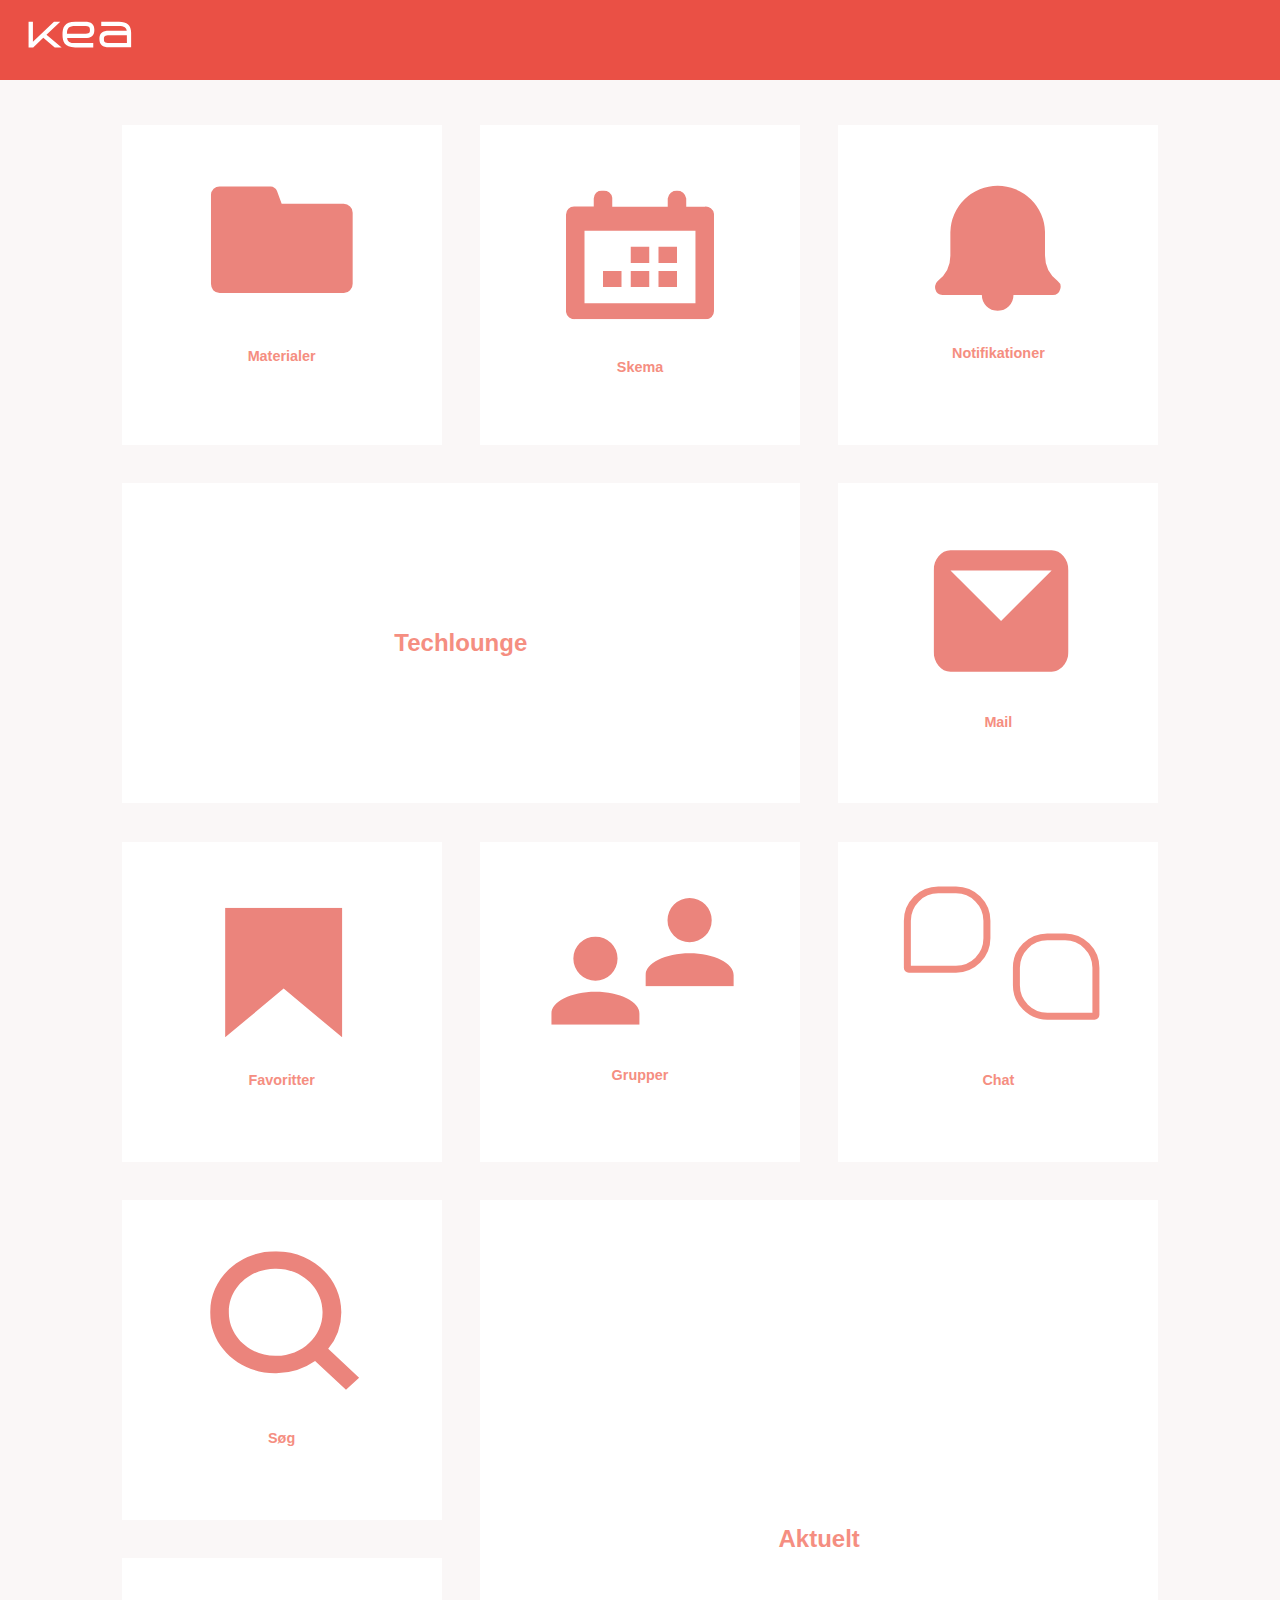
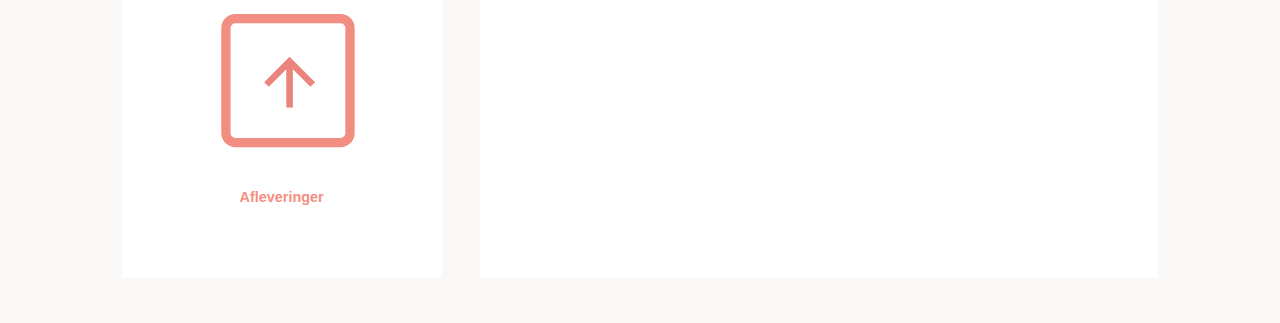
==== index.html @ 69efab67 "skema 12.44" ====
<!DOCTYPE html>
<html lang="da">

<head>
    <meta charset="utf-8">
    <meta name="robots" content="noindex">
    <meta name="viewport" content="width=device-width, initial-scale=1.0">
    <title>web_prototype_forside</title>
    <link rel="stylesheet" href="style.css">
</head>

<body>
    <main>

        <header>
            <div class="hh">
                <a href="index.html#forside">
                    <img src="kealogo-01.svg" title="logo" alt="logo"></a>
                <div id="menuknap">☰</div>
            </div>
        </header>

        <nav>
            <ul id="menu" class="hidden">
                <div id="menuknapluk">X</div>
                <div class="logocol">
                    <li><a href="index.html#forside">
                            <img src="kealogo-01.svg" title="logo" alt="logo"></a></li>
                </div>
                <div class="log">
                    <li><a href="index.html#aktuelt">
                            <h3>Aktuelt</h3>
                        </a></li>
                    <li><a href="skema.html#skema">
                            <h3>Skema</h3>
                        </a></li>
                    <li><a href="aflevering.html#afleveringer">
                            <h3>Afleveringer</h3>
                        </a></li>
                    <li><a href="index.html#materialer">
                            <h3>Materialer</h3>
                        </a></li>
                    <li><a href="index.html#chat">
                            <h3>Chat</h3>
                        </a></li>
                    <li><a href="index.html#indstillinger">
                            <h3>Indstillinger</h3>
                        </a></li>
                </div>
                <div class="logud">
                    <li><a href="login.html">
                            <h5>Log ud</h5>
                        </a></li>
                </div>
            </ul>
        </nav>

        <section id="forside">
            <div class="sectionwrapper">
                <div class="col">
                    <a href="index.html">
                        <img src="materialer.svg">
                        <h3>Materialer</h3>
                    </a>
                </div>
                <div class="col">
                    <a href="skema.html">
                        <img src="skema.svg" title="" alt="skema">
                        <h3>Skema</h3>
                    </a>

                </div>
                <div class="col">
                    <a href="index.html">
                        <img src="notifikationer.svg" title="notifikationer" alt="notifikationer">
                        <h3>Notifikationer</h3>
                    </a>

                </div>
                <div class="techlounge">
                    <a href="index.html" title="techlounge" alt="techlounge">
                        <h4>Techlounge</h4>
                    </a>
                </div>
                <div class="col">
                    <a href="index.html">
                        <img src="mail.svg" title="mail" alt="mail">
                        <h3>Mail</h3>
                    </a>

                </div>
                <div class="col">
                    <a href="index.html">
                        <img src="favoritter.svg" title="favoritter" alt="favoritter">
                        <h3>Favoritter</h3>
                    </a>

                </div>
                <div class="col">
                    <a href="index.html">
                        <img src="grupper.svg" title="grupper" alt="grupper">
                        <h3>Grupper</h3>
                    </a>

                </div>
                <div class="col">
                    <a href="index.html">
                        <img src="chat.svg" title="chat" alt="chat">
                        <h3>Chat</h3>
                    </a>

                </div>
                <div class="colbox">

                    <div class="col">
                        <a href="index.html">
                            <img src="sog.svg" title="søg" alt="sog">
                            <h3>Søg</h3>
                        </a>

                    </div>
                    <div class="col">
                        <a href="aflevering.html">
                            <img src="afleveringer.svg" title="aflevering" alt="aflevering">
                            <h3>Afleveringer</h3>
                        </a>
                    </div>
                </div>
                <div class="aktuelt">
                    <a href="index.html" alt="aktuelt">
                        <h4>Aktuelt</h4>
                    </a>
                </div>
            </div>
        </section>

        <footer>
        </footer>

        <script src="script.js"></script>
    </main>
</body>

</html>
---- style.css ----
html {
    background-color: #FAF7F7;
}

body {
    margin: 0;
}

main {
    width: 100vw;
    margin-left: auto;
    margin-right: auto;

}

img {
    width: 100%;
}

* {
    box-sizing: border-box;
}

a:link {
    text-decoration: none;
}

p {
    font-family: sans-serif;
    color: #EA5045;
    font-size: 0.8rem;
    padding: 0vw 1vw;
    text-align: center;
}

h1 {
    font-family: sans-serif;
    color: #FFFFFF;
    font-size: 0.7rem;
    padding: 1vw 1vw;
    text-align: center;
}


h2 {
    font-family: sans-serif;
    color: #EA5045;
    font-size: 0.7rem;
    padding: 0.5vw 1vw;
    text-align: center;
}


h3 {
    font-family: sans-serif;
    color: #F58E81;
    font-size: 0.9rem;
    margin: -2vw -2vw;
}


h4 {
    font-family: sans-serif;
    color: #F58E81;
    font-size: 1.5rem;
    text-align: center;
}

h5 {
    font-family: sans-serif;
    color: #FFFFFF;
    font-size: 1rem;
    text-align: center;
    padding: 2vw;
}


/*LOGIN LOGO*/

#login .logobag {
    width: 100vw;
    height: 40vw;
    background-color: #EA5045;
    background-size: cover;
    margin: 0 auto;
}

#login .logo {
    background-image: url(kealogo-01.svg);
    background-color: #EA5045;
    width: 40vw;
    height: 15vw;
    margin: 10vw 30vw;
}

/*LOGIN FORSIDE*/

#login .sectionwrapper {
    display: flex;
    flex-wrap: wrap;
    flex-direction: column;
    align-items: center;
}

#login .coltop {
    display: flex;
    flex-wrap: wrap;
    flex-direction: column;
    position: absolute;
    top: 50vw;
}

#login .user,
.password {}

#login .continue {}

#login .fblogin {
    width: 50vw;
    background-color: #FFFFFF;
    margin: 1.5vw 0vw;
    border: 2px solid #EA5045;
    border-radius: 50px;
    height: 8vw;
    position: absolute;
    top: 100vw;
}

/*user password*/

input[type=text] {
    width: 100%;
    background-color: #FFFFFF;
    margin: 1.5vw 0vw;
    padding: 0vw;
    border-radius: 50px;
    height: 8vw;
    width: 50vw;
    font-family: sans-serif;
    color: #EA5045;
    padding: 2vw;
}

input[type=password] {
    width: 100%;
    background-color: #FFFFFF;
    margin: 1.5vw 0vw;
    border-radius: 50px;
    height: 8vw;
    width: 50vw;
    font-family: sans-serif;
    color: #EA5045;
    padding: 2vw;
}

/*continue*/

input[type=submit] {
    width: 100%;
    background-color: #EA5045;
    margin: 1.5vw 0vw;
    border-radius: 50px;
    height: 8vw;
    font-family: sans-serif;
    text-align: center;
    position: absolute;
    top: 40vw;
    color: #FFFFFF;
    font-size: 0.7rem;
}

/*index*/

#forside .sectionwrapper {
    background-color: #FAF7F7;
    display: flex;
    flex-wrap: wrap;
    justify-content: center;
    margin: 2vw 0vw;
}

#forside .colbox {
    background-color: #FAF7F7;
    display: flex;
    flex-wrap: wrap;
    flex-direction: column;
}


#forside .col {
    background-color: #FFFFFF;
    margin: 1.5vw;
    height: 25vw;
    width: 25vw;
    justify-content: center;
    align-items: center;
}

#forside a {
    display: flex;
    flex-direction: column;
    align-items: center;
    text-align: center;
}


#forside img {
    width: 80%;
}

#forside .techlounge {
    background-color: #FFFFFF;
    display: flex;
    flex-wrap: wrap;
    margin: 1.5vw;
    height: 25vw;
    width: 53vw;
    justify-content: center;
    align-items: center;
}

#forside .aktuelt {
    background-color: #FFFFFF;
    display: flex;
    flex-wrap: wrap;
    margin: 1.5vw;
    height: 53vw;
    width: 53vw;
    justify-content: center;
    align-items: center;
}


/*Header*/


header img {
    width: 40%;
    margin: 1vw;
}

/*Burgermenu*/

header {
    background: #EA5045;
    height: 80px;
    width: 100%;
}

.hidden {
    transform: scale(0);
    display: none;
    transform: translateX(-100%);
    opacity: 0;
}

/*menu*/

ul {
    margin: 0;
    padding: 0;
}


.logocol {
    display: flex;
    justify-content: center;
}

#menu h3 {
    margin: 3vw;
    text-align: center;

}

#menu img {
    justify-content: center;
    width: 100%;
    padding: 5vw 20vw;
}

.hh {
    display: flex;
    justify-content: space-between;
    height: 10vw;
}

.hidden {
    transform: translateX(-100%);
    opacity: 0;
}

#menuknap {
    display: flex;
    justify-content: flex-end;
    color: #FFFFFF;
    width: 5vw;
    margin: 2vw 8vw;
}

#menu {
    list-style-type: none;
    transition: transform .5s;
    background-color: #3F3140;
}

.log {
    padding: 0vw 10vw 16vw 12vw;
}

.logud {
    background-color: #EA847C;
    height: 8vw;
}

/*mediacure*/
@media only screen and (min-width: 600px) {

    #menuknap {
        display: none;
    }

    #menu.hidden {
        transform: translateX(0);
        opacity: 1;
    }

    header {
        display: block;
    }
}

/*skema*/

h6 {
    font-family: sans-serif;
    color: black;
    font-size: 0.8rem;
    margin: 1vw;
}

h7 {
    font-family: sans-serif;
    color: black;
    font-size: 0.8rem;
    margin: 1vw;
}

h8 {
    font-family: sans-serif;
    color: #FFFFFF;
    font-size: 0.7rem;
    padding: 1vw 0vw;
    text-align: center;
}


#skema .sectionwrapper {
    display: flex;
    flex-wrap: wrap;
    flex-direction: column;
}

#skema .colskema {
    display: flex;
    flex-wrap: wrap;
    background-color: #F2F1F0;
    margin: 2vw;
}

#skema .text {
    display: flex;
    flex-direction: column;
    flex-grow: 1;
    flex-basis: 15vw;
    background-color: #F2F1F0;
}

#skema .tidcol {
    flex-basis: 15vw;
    display: flex;
    flex-direction: column;
    background-color: #F2F1F0;
}

#skema .tid {
    background-color: #FFFFFF;
    margin: 0.5vw;
}

#skema .skemainfo {
    display: flex;
    background-color: #DEDCDB;
    justify-content: space-between;
}

#skema .skematext {
    display: flex;
    background-color: #DEDCDB;
    flex-direction: column;
    padding: 2vw;
}

#skema .skemadato {
    display: flex;
    background-color: #3F3140;
    justify-content: center;
    align-items: center;
}

#skema .datotext {
    display: flex;
    background-color: #3F3140;
    flex-direction: column;
    padding: 2vw;
    text-align: center;
}
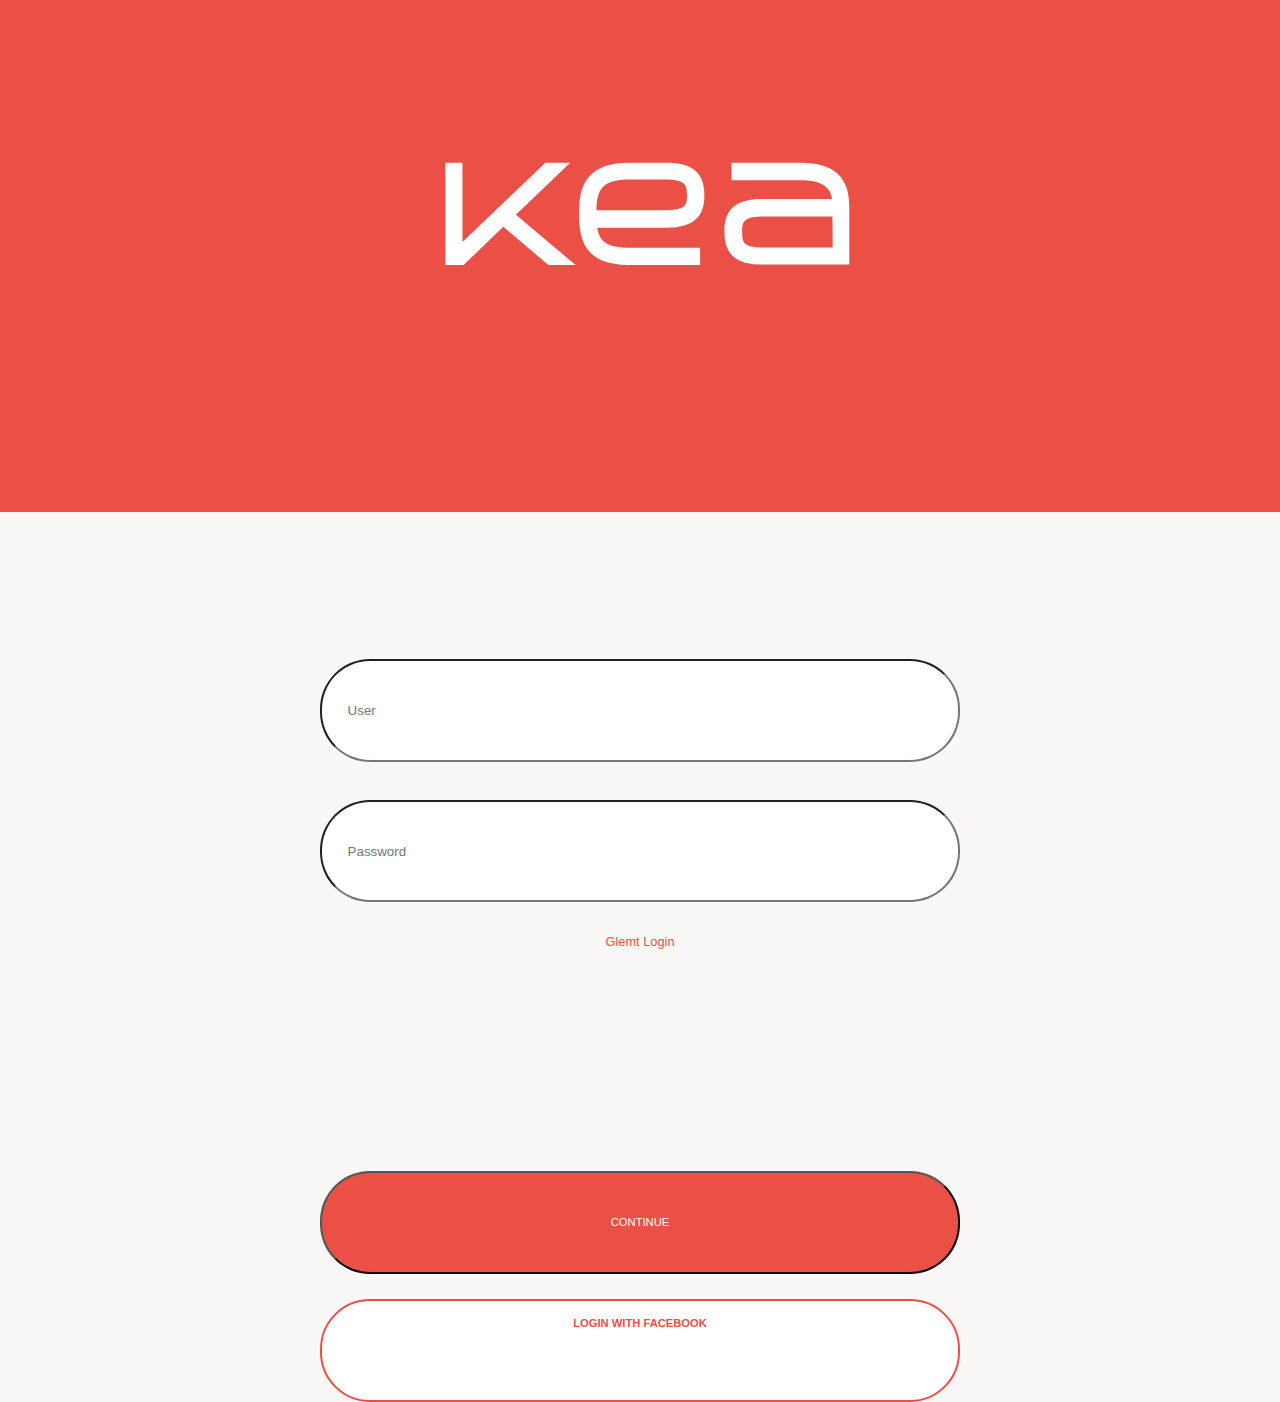
==== commit 4b127e74: "15.23ons" ====
--- a/index.html
+++ b/index.html
@@ -5,137 +5,47 @@
     <meta charset="utf-8">
     <meta name="robots" content="noindex">
     <meta name="viewport" content="width=device-width, initial-scale=1.0">
-    <title>web_prototype_forside</title>
+    <title>web_prototype_login</title>
     <link rel="stylesheet" href="style.css">
 </head>
 
 <body>
     <main>
+        <section id="login">
+            <div class="sectionwrapper">
+                <div class="logobag">
+                    <div class="logo">
+                    </div>
+                </div>
 
-        <header>
-            <div class="hh">
-                <a href="index.html#forside">
-                    <img src="kealogo-01.svg" title="logo" alt="logo"></a>
-                <div id="menuknap">☰</div>
-            </div>
-        </header>
+                <form class="coltop" action="index.html">
 
-        <nav>
-            <ul id="menu" class="hidden">
-                <div id="menuknapluk">X</div>
-                <div class="logocol">
-                    <li><a href="index.html#forside">
-                            <img src="kealogo-01.svg" title="logo" alt="logo"></a></li>
-                </div>
-                <div class="log">
-                    <li><a href="index.html#aktuelt">
-                            <h3>Aktuelt</h3>
-                        </a></li>
-                    <li><a href="skema.html#skema">
-                            <h3>Skema</h3>
-                        </a></li>
-                    <li><a href="aflevering.html#afleveringer">
-                            <h3>Afleveringer</h3>
-                        </a></li>
-                    <li><a href="index.html#materialer">
-                            <h3>Materialer</h3>
-                        </a></li>
-                    <li><a href="index.html#chat">
-                            <h3>Chat</h3>
-                        </a></li>
-                    <li><a href="index.html#indstillinger">
-                            <h3>Indstillinger</h3>
-                        </a></li>
-                </div>
-                <div class="logud">
-                    <li><a href="login.html">
-                            <h5>Log ud</h5>
-                        </a></li>
-                </div>
-            </ul>
-        </nav>
+                    <div class="user">
+                        <input type="text" placeholder="User">
+                    </div>
 
-        <section id="forside">
-            <div class="sectionwrapper">
-                <div class="col">
-                    <a href="index.html">
-                        <img src="materialer.svg">
-                        <h3>Materialer</h3>
-                    </a>
-                </div>
-                <div class="col">
-                    <a href="skema.html">
-                        <img src="skema.svg" title="" alt="skema">
-                        <h3>Skema</h3>
-                    </a>
+                    <div class="password">
+                        <input type="password" placeholder="Password">
+                    </div>
 
-                </div>
-                <div class="col">
-                    <a href="index.html">
-                        <img src="notifikationer.svg" title="notifikationer" alt="notifikationer">
-                        <h3>Notifikationer</h3>
-                    </a>
-
-                </div>
-                <div class="techlounge">
-                    <a href="index.html" title="techlounge" alt="techlounge">
-                        <h4>Techlounge</h4>
-                    </a>
-                </div>
-                <div class="col">
-                    <a href="index.html">
-                        <img src="mail.svg" title="mail" alt="mail">
-                        <h3>Mail</h3>
-                    </a>
-
-                </div>
-                <div class="col">
-                    <a href="index.html">
-                        <img src="favoritter.svg" title="favoritter" alt="favoritter">
-                        <h3>Favoritter</h3>
-                    </a>
-
-                </div>
-                <div class="col">
-                    <a href="index.html">
-                        <img src="grupper.svg" title="grupper" alt="grupper">
-                        <h3>Grupper</h3>
-                    </a>
-
-                </div>
-                <div class="col">
-                    <a href="index.html">
-                        <img src="chat.svg" title="chat" alt="chat">
-                        <h3>Chat</h3>
-                    </a>
-
-                </div>
-                <div class="colbox">
-
-                    <div class="col">
-                        <a href="index.html">
-                            <img src="sog.svg" title="søg" alt="sog">
-                            <h3>Søg</h3>
-                        </a>
-
+                    <div class="continue">
+                        <input type="submit" value="CONTINUE">
                     </div>
-                    <div class="col">
-                        <a href="aflevering.html">
-                            <img src="afleveringer.svg" title="aflevering" alt="aflevering">
-                            <h3>Afleveringer</h3>
+                    <div class="glemtpassword">
+                        <a href="glemtlogin.html">
+                            <p>Glemt Login</p>
                         </a>
                     </div>
-                </div>
-                <div class="aktuelt">
-                    <a href="index.html" alt="aktuelt">
-                        <h4>Aktuelt</h4>
+                </form>
+
+                <div class="fblogin">
+                    <a href="fblogin.html">
+                        <h2>LOGIN WITH FACEBOOK</h2>
                     </a>
                 </div>
             </div>
         </section>
-
-        <footer>
-        </footer>
+        <footer></footer>
 
         <script src="script.js"></script>
     </main>
--- a/style.css
+++ b/style.css
@@ -38,7 +38,7 @@
     color: #FFFFFF;
     font-size: 0.7rem;
     padding: 1vw 1vw;
-    text-align: center;
+    text-align: right;
 }
 
 
@@ -298,6 +298,12 @@
     margin: 2vw 8vw;
 }
 
+#menuknapluk {
+    display: flex;
+    justify-content: flex-end;
+    width: 93vw;
+}
+
 #menu {
     list-style-type: none;
     transition: transform .5s;
@@ -355,6 +361,8 @@
 }
 
 
+
+
 #skema .sectionwrapper {
     display: flex;
     flex-wrap: wrap;
@@ -374,6 +382,7 @@
     flex-grow: 1;
     flex-basis: 15vw;
     background-color: #F2F1F0;
+    padding-left: 4vw;
 }
 
 #skema .tidcol {
@@ -415,3 +424,82 @@
     padding: 2vw;
     text-align: center;
 }
+
+#skema .icon {
+    flex-basis: 15vw;
+    display: flex;
+    flex-direction: column;
+    background-color: #F2F1F0;
+    padding: 2vw;
+}
+
+/*Materialer*/
+
+#materialer {
+    background-color: #FFFFFF;
+}
+
+#materialer .sectionwrapper {
+    display: flex;
+    flex-wrap: wrap;
+    flex-direction: column;
+    background-color: #FFFFFF;
+
+}
+
+#materialer .colskema {
+    display: flex;
+    flex-wrap: wrap;
+    margin: 2vw;
+    background-color: #FFFFFF;
+}
+
+#materialer .text {
+    display: flex;
+    flex-direction: column;
+    flex-grow: 1;
+    flex-basis: 15vw;
+    background-color: #F2F1F0;
+    padding-left: 4vw;
+}
+
+#materialer .icon {
+    flex-basis: 15vw;
+    display: flex;
+    flex-direction: column;
+    background-color: #F2F1F0;
+    padding: 2vw;
+}
+
+#materialer .tid {
+    background-color: #FFFFFF;
+    margin: 0.5vw;
+}
+
+#materialer .skemainfo {
+    display: flex;
+    background-color: #DEDCDB;
+    justify-content: space-between;
+}
+
+#materialer .skematext {
+    display: flex;
+    background-color: #DEDCDB;
+    flex-direction: column;
+    padding: 2vw;
+}
+
+#materialer .skemadato {
+    display: flex;
+    background-color: #3F3140;
+    justify-content: center;
+    align-items: center;
+}
+
+#materialer .datotext {
+    display: flex;
+    background-color: #3F3140;
+    flex-direction: column;
+    padding: 2vw;
+    text-align: center;
+}
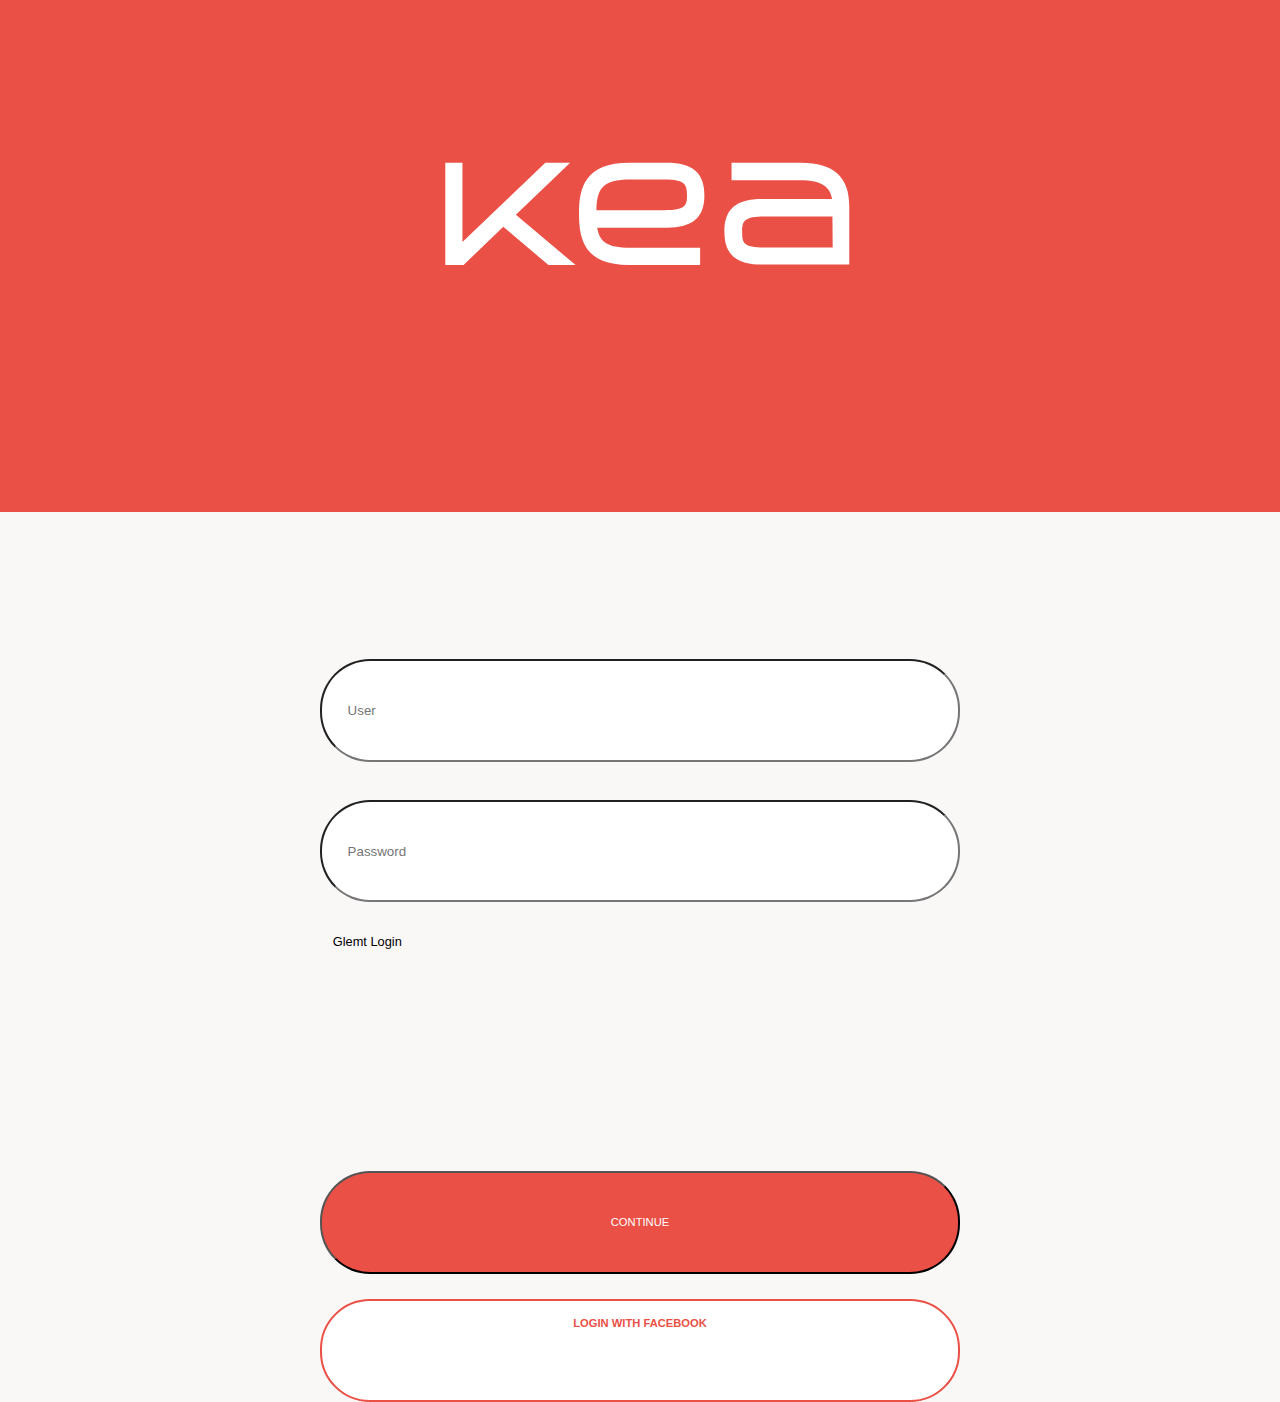
==== commit ee430838: "fredag 12.47 all validated" ====
--- a/index.html
+++ b/index.html
@@ -18,7 +18,7 @@
                     </div>
                 </div>
 
-                <form class="coltop" action="index.html">
+                <form class="coltop" action="forside.html">
 
                     <div class="user">
                         <input type="text" placeholder="User">
--- a/style.css
+++ b/style.css
@@ -27,18 +27,17 @@
 
 p {
     font-family: sans-serif;
-    color: #EA5045;
+    color: black;
     font-size: 0.8rem;
     padding: 0vw 1vw;
-    text-align: center;
 }
 
 h1 {
     font-family: sans-serif;
     color: #FFFFFF;
-    font-size: 0.7rem;
-    padding: 1vw 1vw;
-    text-align: right;
+    font-size: 0.8rem;
+    text-align: center;
+    margin: 1vw;
 }
 
 
@@ -72,6 +71,15 @@
     font-size: 1rem;
     text-align: center;
     padding: 2vw;
+}
+
+h6 {
+    font-family: sans-serif;
+    color: black;
+    font-size: 0.8rem;
+    padding-top: 1vw;
+    padding-bottom: 1vw;
+    margin: 1vw;
 }
 
 
@@ -241,6 +249,8 @@
 
 /*Burgermenu*/
 
+
+
 header {
     background: #EA5045;
     height: 80px;
@@ -268,9 +278,16 @@
 }
 
 #menu h3 {
-    margin: 3vw;
-    text-align: center;
-
+    margin: 4vw;
+    text-align: center;
+}
+
+
+#menu h5 {
+    margin: 5vw;
+    text-align: center;
+    padding-top: 5vw;
+    padding-bottom: 8vw;
 }
 
 #menu img {
@@ -298,11 +315,6 @@
     margin: 2vw 8vw;
 }
 
-#menuknapluk {
-    display: flex;
-    justify-content: flex-end;
-    width: 93vw;
-}
 
 #menu {
     list-style-type: none;
@@ -314,54 +326,11 @@
     padding: 0vw 10vw 16vw 12vw;
 }
 
-.logud {
-    background-color: #EA847C;
-    height: 8vw;
-}
-
-/*mediacure*/
-@media only screen and (min-width: 600px) {
-
-    #menuknap {
-        display: none;
-    }
-
-    #menu.hidden {
-        transform: translateX(0);
-        opacity: 1;
-    }
-
-    header {
-        display: block;
-    }
-}
-
 /*skema*/
 
-h6 {
-    font-family: sans-serif;
-    color: black;
-    font-size: 0.8rem;
-    margin: 1vw;
-}
-
-h7 {
-    font-family: sans-serif;
-    color: black;
-    font-size: 0.8rem;
-    margin: 1vw;
-}
-
-h8 {
-    font-family: sans-serif;
-    color: #FFFFFF;
-    font-size: 0.7rem;
-    padding: 1vw 0vw;
-    text-align: center;
-}
-
-
-
+#skema {
+    background-color: #FFFFFF;
+}
 
 #skema .sectionwrapper {
     display: flex;
@@ -407,7 +376,7 @@
     display: flex;
     background-color: #DEDCDB;
     flex-direction: column;
-    padding: 2vw;
+    margin: 1vw;
 }
 
 #skema .skemadato {
@@ -486,7 +455,7 @@
     display: flex;
     background-color: #DEDCDB;
     flex-direction: column;
-    padding: 2vw;
+    margin: 1vw;
 }
 
 #materialer .skemadato {
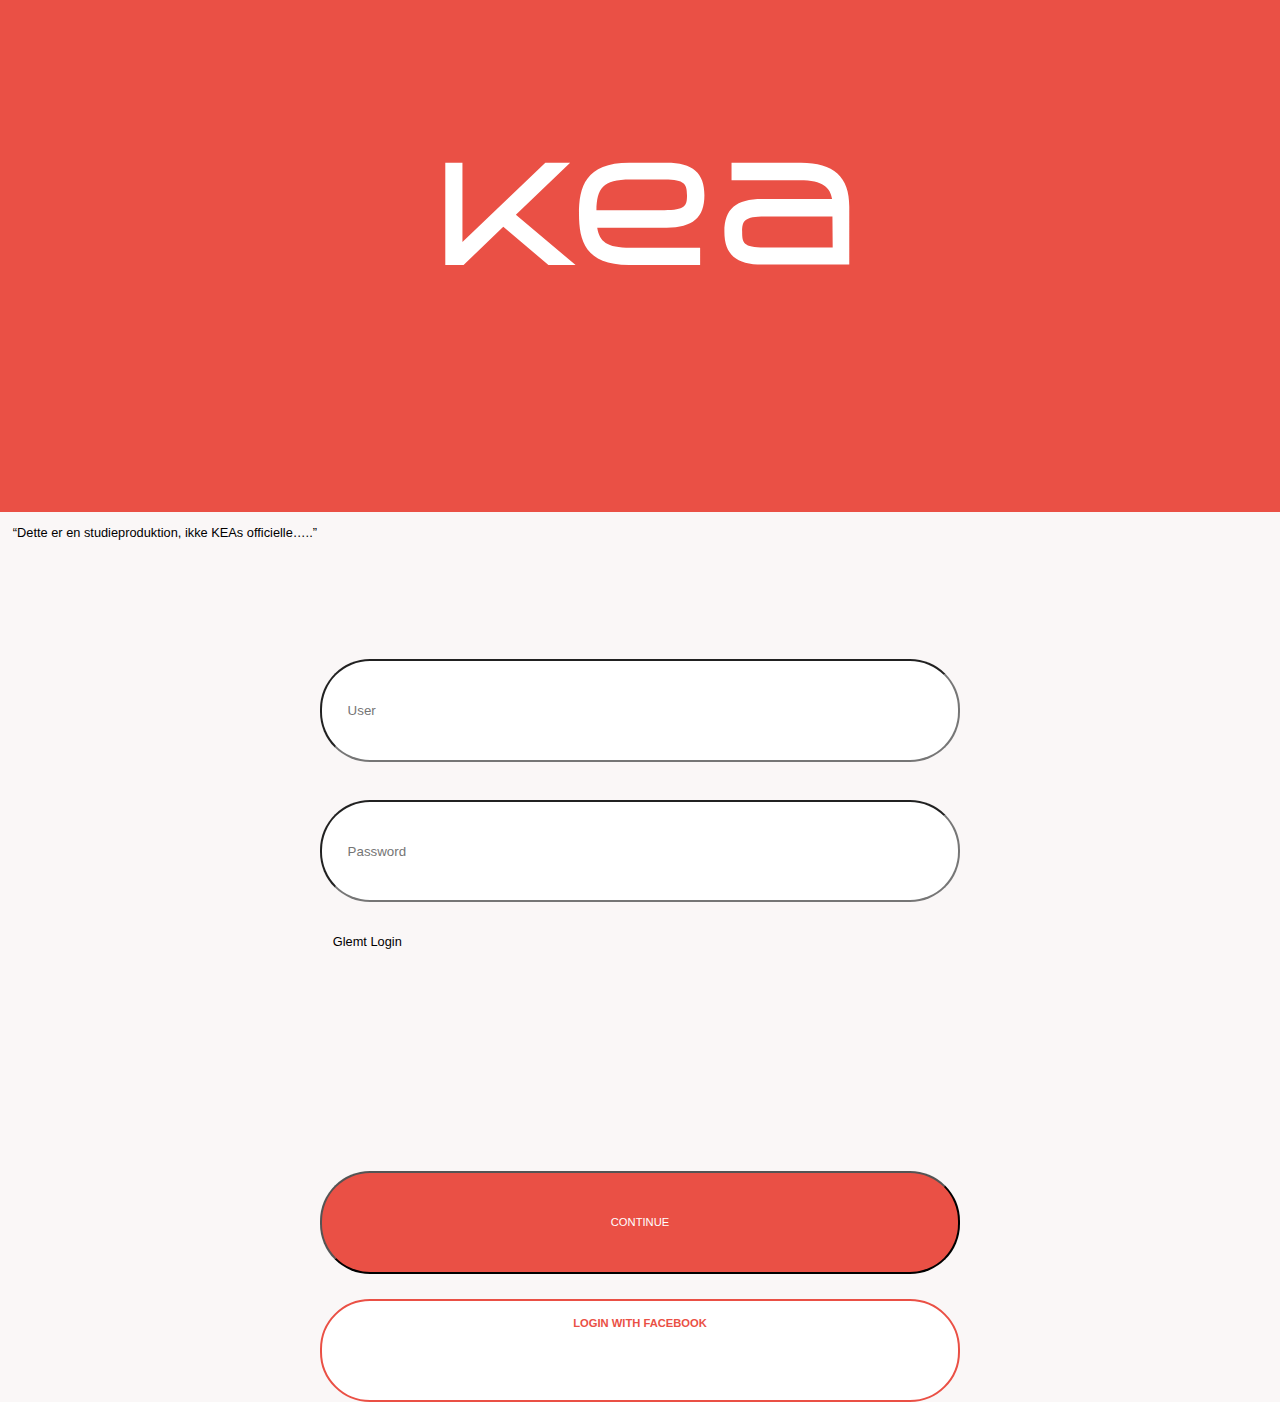
==== commit dbe44efb: "disclamer bottom" ====
--- a/index.html
+++ b/index.html
@@ -48,6 +48,7 @@
         <footer></footer>
 
         <script src="script.js"></script>
+        <p>“Dette er en studieproduktion, ikke KEAs officielle…..”</p>
     </main>
 </body>
 
